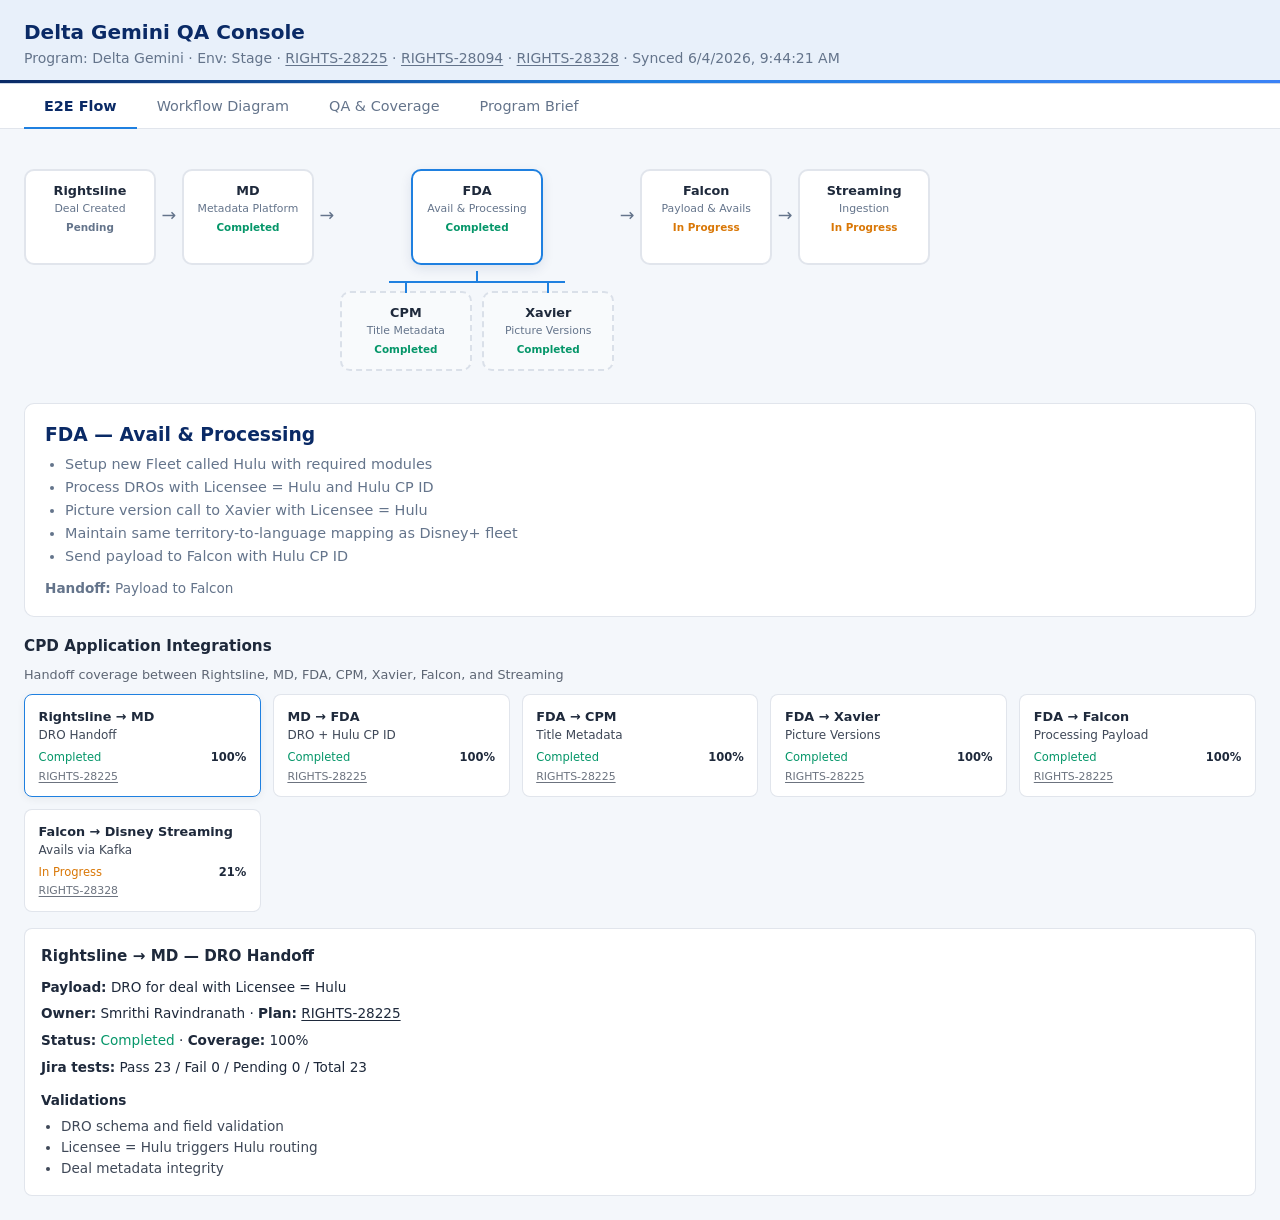
==== index.html @ 7894bcd3 "Auto-sync Jira test plan data (2026-06-04T09:44Z)" ====
<!DOCTYPE html>
<html lang="en">
<head>
  <meta charset="UTF-8">
  <meta name="viewport" content="width=device-width, initial-scale=1.0">
  <title>Delta Gemini QA Console| Delta Gemini QA</title>
  <style>
    :root {
      --card: var(--disney-surface);
      --teal: var(--disney-blue-mid);
      --teal-light: var(--disney-blue-soft);
      --border: var(--disney-border);
    }
    * { box-sizing: border-box; margin: 0; padding: 0; }
    header { background: var(--surface); border-bottom: 1px solid var(--border); padding: 1rem 1.5rem; display: flex; justify-content: space-between; align-items: center; flex-wrap: wrap; gap: 0.75rem; }
    header h1 { font-size: 1.25rem; font-weight: 600; color: var(--disney-blue); }
    header span { color: var(--muted); font-size: 0.875rem; }
    .hub { font-size: 0.8rem; color: var(--accent); text-decoration: none; }
    .tabs { display: flex; gap: 0; background: var(--surface); border-bottom: 1px solid var(--border); padding: 0 1.5rem; }
    .tabs button { background: none; border: none; padding: 0.85rem 1.25rem; cursor: pointer; color: var(--muted); font-size: 0.9rem; border-bottom: 2px solid transparent; margin-bottom: -1px; font-family: inherit; }
    .tabs button.active { color: var(--disney-blue); border-bottom-color: var(--accent); font-weight: 600; }
    main { max-width: 1200px; margin: 0 auto; padding: 1.5rem; min-width: 0; }
    main:has(.wf-diagram-panel) { max-width: 1280px; }
    .wf-diagram-panel { min-width: 0; overflow: visible; }
    .panel { display: none; } .panel.active { display: block; }
    .flow-canvas { overflow-x: auto; padding: 1rem 0; }
    .flow-main-lane { display: flex; align-items: flex-start; gap: 0.35rem; min-width: min-content; }
    .flow-node, .flow-branch-node {
      width: 132px; min-width: 132px; max-width: 132px; min-height: 96px;
      background: var(--surface); border: 2px solid var(--border); border-radius: 10px;
      padding: 0.75rem 0.5rem; cursor: pointer; transition: box-shadow 0.15s; text-align: center;
    }
    .flow-branch-node { background: #f8fafc; border-style: dashed; min-height: 80px; position: relative; }
    .flow-node:hover, .flow-node.selected, .flow-branch-node:hover, .flow-branch-node.selected {
      box-shadow: 0 4px 12px rgba(10, 42, 102, 0.1); border-color: var(--accent);
    }
    .flow-node h3, .flow-branch-node h3 { font-size: 0.8rem; margin-bottom: 0.2rem; line-height: 1.2; }
    .flow-node p, .flow-branch-node p { font-size: 0.68rem; color: var(--muted); line-height: 1.3; }
    .flow-node .st, .flow-branch-node .st { font-size: 0.65rem; margin-top: 0.35rem; font-weight: 600; }
    .flow-arrow { align-self: flex-start; color: var(--muted); font-size: 1.1rem; flex-shrink: 0; margin-top: 2.25rem; }
    .flow-fda-cluster { display: flex; flex-direction: column; align-items: center; flex-shrink: 0; }
    .flow-branch-rail { width: 100%; padding-top: 0.35rem; }
    .flow-branch-connector {
      position: relative; height: 18px; width: 100%; margin-bottom: 0.15rem;
    }
    .flow-branch-connector::before {
      content: ""; position: absolute; top: 0; left: 50%; width: 2px; height: 10px;
      background: var(--accent); transform: translateX(-50%);
    }
    .flow-branch-connector::after {
      content: ""; position: absolute; top: 10px; left: 18%; right: 18%; height: 2px;
      background: var(--accent);
    }
    .flow-branches { display: flex; gap: 0.65rem; justify-content: center; }
    .flow-branch-node::before {
      content: ""; position: absolute; top: -10px; left: 50%; width: 2px; height: 10px;
      background: var(--accent); transform: translateX(-50%);
    }
    .detail-panel { background: var(--surface); border: 1px solid var(--border); border-radius: 10px; padding: 1.25rem; margin-top: 1rem; min-height: 120px; }
    .detail-panel h3 { margin-bottom: 0.5rem; color: var(--disney-blue); }
    .detail-panel ul { margin-left: 1.25rem; font-size: 0.9rem; line-height: 1.6; color: var(--muted); }
    .kpi-row { display: grid; grid-template-columns: repeat(auto-fit, minmax(140px, 1fr)); gap: 1rem; margin-bottom: 1.5rem; }
    .kpi { background: var(--surface); border: 1px solid var(--border); border-radius: 10px; padding: 1rem; text-align: center; }
    .kpi .val { font-size: 1.5rem; font-weight: 700; color: var(--disney-blue); }
    .kpi .lbl { font-size: 0.75rem; color: var(--muted); margin-top: 0.25rem; }
    .plan-cards { display: grid; grid-template-columns: repeat(auto-fit, minmax(280px, 1fr)); gap: 1rem; margin-bottom: 1.5rem; }
    .plan-card { background: var(--surface); border: 1px solid var(--border); border-radius: 10px; padding: 1.25rem; }
    .plan-card h3 { font-size: 1rem; margin-bottom: 0.25rem; }
    .plan-card .id { color: var(--accent); font-size: 0.85rem; font-weight: 600; }
    .matrix-wrap { overflow-x: auto; background: var(--surface); border: 1px solid var(--border); border-radius: 10px; }
    table.matrix { width: 100%; border-collapse: collapse; font-size: 0.8rem; }
    table.matrix th, table.matrix td { padding: 0.6rem 0.5rem; border: 1px solid var(--border); text-align: center; }
    table.matrix th { background: var(--accent-soft); font-weight: 600; color: var(--disney-blue); }
    table.matrix td:first-child { text-align: left; font-weight: 500; background: #f8fafc; }
    .ops-grid { display: grid; gap: 1rem; }
    .ops-card { background: var(--surface); border: 1px solid var(--border); border-radius: 10px; padding: 1.25rem; }
    .ops-card h3 { margin-bottom: 0.75rem; font-size: 1rem; color: var(--disney-blue); }
    .compare { width: 100%; border-collapse: collapse; font-size: 0.85rem; }
    .compare th, .compare td { padding: 0.5rem 0.75rem; border: 1px solid var(--border); text-align: left; }
    .risk-list li { margin-left: 1.25rem; margin-bottom: 0.35rem; font-size: 0.9rem; color: var(--muted); }
  </style>
  <link rel="stylesheet" href="shared/disney-theme.css">
  <link rel="stylesheet" href="shared/option-layout.css">
  <link rel="stylesheet" href="shared/integration.css">
  <link rel="stylesheet" href="shared/jira.css">
  <link rel="stylesheet" href="shared/workflow-diagram.css">
</head>
<body>
  <header class="disney-header">
    <div>
      <h1>Delta Gemini QA Console</h1>
      <span>Program: Delta Gemini · Env: Stage · <span id="jira-meta"></span></span>
    </div>
  </header>
  <nav class="tabs disney-tabs" id="tabs">
    <button class="active" data-tab="flow">E2E Flow</button>
    <button data-tab="diagram">Workflow Diagram</button>
    <button data-tab="qa">QA &amp; Coverage</button>
    <button data-tab="ops">Program Brief</button>
  </nav>
  <main id="app" class="disney-main">
    <section class="panel active" data-panel="flow">
      <div class="flow-canvas" id="flow-canvas"></div>
      <div class="detail-panel" id="flow-detail"><p style="color:var(--muted)">Select a flow node to view requirements.</p></div>
      <h3 class="cpd-section-title">CPD Application Integrations</h3>
      <p class="cpd-section-sub">Handoff coverage between Rightsline, MD, FDA, CPM, Xavier, Falcon, and Streaming</p>
      <div class="cpd-int-grid" id="flow-integrations"></div>
      <div class="cpd-int-detail" id="flow-int-detail"></div>
    </section>
    <section class="panel" data-panel="diagram">
      <div id="workflow-diagram" class="wf-diagram-panel"></div>
    </section>
    <section class="panel" data-panel="qa">
      <div id="exec-kpis"></div>
      <div class="kpi-row" id="kpis"></div>
      <div class="plan-cards" id="plans"></div>
      <h3 style="margin-bottom:0.75rem;font-size:0.95rem;">CPD Integration Coverage</h3>
      <div class="cpd-int-kpi-row" id="int-kpis"></div>
      <div class="matrix-wrap" style="margin-bottom:1.5rem"><div id="int-matrix"></div></div>
      <h3 style="margin-bottom:0.75rem;font-size:0.95rem;">Application Coverage — Step × QA Type</h3>
      <div class="matrix-wrap"><div id="app-matrix"></div></div>
    </section>
    <section class="panel" data-panel="ops">
      <div class="ops-grid" id="ops"></div>
    </section>
  </main>
  <script src="shared/data.js?v=20260604094421"></script>
  <script src="shared/utils.js?v=20260604094421"></script>
  <script src="shared/jira.js?v=20260604094421"></script>
  <script src="shared/metrics.js?v=20260604094421"></script>
  <script src="shared/matrix-store.js?v=20260604094421"></script>
  <script src="shared/integration.js?v=20260604094421"></script>
  <script src="shared/workflow-diagram.js?v=20260604094421"></script>
  <script>
    const mainSteps = ["rightsline", "md", "fda", "falcon", "streaming"];
    const branchSteps = ["cpm", "xavier"];

    function flowNodeLabel(step) {
      if (step.id === "streaming") return "Streaming";
      return step.name;
    }

    function renderFlowNode(id, isBranch) {
      const s = stepById(id);
      const st = GEMINI_DATA.statusLabels[s.status] || GEMINI_DATA.statusLabels.pending;
      const cls = isBranch ? "flow-branch-node" : "flow-node";
      const title = s.id === "streaming" ? ' title="Disney Streaming"' : "";
      return `<div class="${cls}" data-id="${s.id}"${title}>
        <h3>${escapeHtml(flowNodeLabel(s))}</h3>
        <p>${escapeHtml(s.short)}</p>
        <div class="st ${st.class}">${escapeHtml(statusLabel(s.status))}</div>
      </div>`;
    }

    function renderFlowArrow() {
      return '<span class="flow-arrow" aria-hidden="true">→</span>';
    }

    function renderFlow() {
      const lane = [];
      mainSteps.forEach((id, i) => {
        if (i > 0) lane.push(renderFlowArrow());
        if (id === "fda") {
          lane.push(`<div class="flow-fda-cluster">
            ${renderFlowNode("fda", false)}
            <div class="flow-branch-rail">
              <div class="flow-branch-connector" aria-hidden="true"></div>
              <div class="flow-branches">
                ${branchSteps.map((bid) => renderFlowNode(bid, true)).join("")}
              </div>
            </div>
          </div>`);
        } else {
          lane.push(renderFlowNode(id, false));
        }
      });
      document.getElementById("flow-canvas").innerHTML = `<div class="flow-main-lane">${lane.join("")}</div>`;
      document.querySelectorAll(".flow-node, .flow-branch-node").forEach((el) => {
        el.addEventListener("click", () => showDetail(el.dataset.id, el));
      });
    }

    function showDetail(id, el) {
      document.querySelectorAll(".flow-node, .flow-branch-node").forEach((n) => n.classList.remove("selected"));
      if (el) el.classList.add("selected");
      const s = stepById(id);
      document.getElementById("flow-detail").innerHTML = `
        <h3>${escapeHtml(s.name)} — ${escapeHtml(s.short)}</h3>
        <ul>${s.requirements.map((r) => `<li>${escapeHtml(r)}</li>`).join("")}</ul>
        <p style="margin-top:0.75rem;font-size:0.85rem;color:var(--muted)"><strong>Handoff:</strong> ${escapeHtml(s.handoff || "—")}</p>`;
    }

    function renderQA() {
      renderQAExecutionSummary("exec-kpis");
      renderQAMatrices("int-matrix", "app-matrix", "int-kpis");
      document.getElementById("kpis").innerHTML = `
        <div class="kpi"><div class="val">${overallCoverage()}%</div><div class="lbl">Overall Coverage</div></div>
        <div class="kpi"><div class="val">${GEMINI_DATA.testPlans.length}</div><div class="lbl">Active Test Plans</div></div>
        <div class="kpi"><div class="val">${GEMINI_DATA.env}</div><div class="lbl">Environment</div></div>`;
      document.getElementById("plans").innerHTML = GEMINI_DATA.testPlans.map((p) => `
        <div class="plan-card">
          <h3>${escapeHtml(p.name)}</h3>
          <div class="id">${jiraLink(p.id, p.id)}${p.jiraStatus ? ` <span class="jira-status-pill">${escapeHtml(p.jiraStatus)}</span>` : ""} · <span class="${statusClass(planBarStatus(p))}">${escapeHtml(statusLabel(planBarStatus(p)))}</span></div>
          ${renderPlanExecutionBar(p)}
          ${renderPlanExecutionStats(p)}
          <p style="font-size:0.8rem;color:var(--muted);margin-top:0.35rem">Coverage ${p.coverage}% · Total ${p.total} executions</p>
          <p style="font-size:0.8rem;margin-top:0.5rem">Steps: ${p.steps.map((id) => stepById(id).name).join(", ")} · Owner: ${escapeHtml(p.owner)}</p>
        </div>`).join("");
    }

    function renderIntegrations() {
      const grid = document.getElementById("flow-integrations");
      grid.innerHTML = renderIntegrationCards();
      bindIntegrationCards(grid, document.getElementById("flow-int-detail"));
    }

    function renderOps() {
      document.getElementById("ops").innerHTML = `
        <div class="ops-card"><h3>Gemini vs Disney+</h3>
          <table class="compare"><tr><th>Area</th><th>Disney+</th><th>Delta Gemini</th></tr>
          ${GEMINI_DATA.geminiVsDisney.map((r) => `<tr><td>${escapeHtml(r.area)}</td><td>${escapeHtml(r.disney)}</td><td class="gemini">${escapeHtml(r.gemini)}</td></tr>`).join("")}
          </table></div>
        <div class="ops-card"><h3>Top Risks / Dependencies</h3><ul class="risk-list">${GEMINI_DATA.risks.map((r) => `<li>${escapeHtml(r)}</li>`).join("")}</ul></div>
        <div class="ops-card"><h3>CPD Integration Handoffs</h3>
          ${renderIntegrationOpsList()}
        </div>
        <div class="ops-card"><h3>System Contacts</h3>
          ${GEMINI_DATA.contacts.map((c) => `<p style="font-size:0.9rem;margin-bottom:0.35rem"><strong>${escapeHtml(c.system)}:</strong> ${escapeHtml(c.owners)}</p>`).join("")}
        </div>`;
    }

    bootConsole(() => {
      initTabs(document.getElementById("app"));
      document.getElementById("tabs").querySelectorAll("button").forEach((btn) => {
        btn.addEventListener("click", () => {
          document.querySelectorAll("#tabs button").forEach((b) => b.classList.toggle("active", b === btn));
          document.querySelectorAll(".panel").forEach((p) => p.classList.toggle("active", p.dataset.panel === btn.dataset.tab));
        });
      });
      renderFlow(); renderIntegrations(); renderWorkflowDiagram("workflow-diagram"); renderQA(); renderOps();
      document.getElementById("jira-meta").innerHTML = [
        GEMINI_DATA.testPlans.map((p) => jiraLink(p.id, p.id)).join(" · "),
        `<span class="jira-sync-time">Synced ${escapeHtml(formatSyncTime())}</span>`,
      ].join(" · ");
      showDetail("fda", document.querySelector('[data-id="fda"]'));
    });
  </script>
</body>
</html>
---- shared/disney-theme.css ----
/* Disney enterprise theme — shared across all console options */
:root {
  --disney-blue: #0a2a66;
  --disney-blue-mid: #1f80e0;
  --disney-blue-light: #3b82f6;
  --disney-blue-soft: #e8f0fa;
  --disney-bg: #f4f7fb;
  --disney-surface: #ffffff;
  --disney-text: #1e293b;
  --disney-muted: #64748b;
  --disney-border: rgba(10, 42, 102, 0.12);
  --disney-red: #c0392b;
  --disney-red-soft: #fef2f2;
  --disney-completed: #059669;
  --disney-completed-bg: #d1fae5;
  --disney-progress: #d97706;
  --disney-progress-bg: #fef3c7;
  --disney-pending: #64748b;
  --disney-pending-bg: #f1f5f9;
  --cpd-border: var(--disney-border);
  --cpd-surface: var(--disney-surface);
  --cpd-accent: var(--disney-blue-mid);
  --cpd-new: var(--disney-red);
}

* { box-sizing: border-box; }

body {
  font-family: "Segoe UI", system-ui, -apple-system, sans-serif;
  background: var(--disney-bg);
  color: var(--disney-text);
  margin: 0;
}

.disney-header {
  background: rgba(232, 240, 250, 0.95);
  border-bottom: 1px solid var(--disney-border);
  padding: 1rem 1.5rem;
  position: relative;
}

.disney-header::after {
  content: "";
  display: block;
  height: 3px;
  background: linear-gradient(to right, var(--disney-blue), var(--disney-blue-mid), var(--disney-blue-light));
  position: absolute;
  left: 0;
  right: 0;
  bottom: 0;
}

.disney-header h1 {
  font-size: 1.25rem;
  font-weight: 600;
  color: var(--disney-blue);
  margin: 0.25rem 0;
}

.disney-header .sub,
.disney-header span {
  color: var(--disney-muted);
  font-size: 0.875rem;
}

.hub {
  font-size: 0.8rem;
  color: var(--disney-blue-mid);
  text-decoration: none;
  font-weight: 500;
}

.hub:hover { text-decoration: underline; }

.disney-tabs {
  display: flex;
  gap: 0;
  background: var(--disney-surface);
  border-bottom: 1px solid var(--disney-border);
  padding: 0 1.5rem;
}

.disney-tabs button {
  background: none;
  border: none;
  padding: 0.85rem 1.25rem;
  cursor: pointer;
  color: var(--disney-muted);
  font-size: 0.9rem;
  border-bottom: 2px solid transparent;
  margin-bottom: -1px;
  font-family: inherit;
}

.disney-tabs button.active {
  color: var(--disney-blue);
  border-bottom-color: var(--disney-blue-mid);
  font-weight: 600;
}

.disney-main {
  max-width: 1200px;
  margin: 0 auto;
  padding: 1.5rem;
}

.panel { display: none; }
.panel.active { display: block; }

.status-completed { color: var(--disney-completed); }
.status-progress { color: var(--disney-progress); }
.status-pending { color: var(--disney-pending); }
.status-risk { color: var(--disney-red); }

.cell-completed, .matrix-cell.completed { background: var(--disney-completed-bg); color: var(--disney-completed); }
.cell-progress, .matrix-cell.in-progress { background: var(--disney-progress-bg); color: var(--disney-progress); }
.cell-pending, .matrix-cell.pending { background: var(--disney-pending-bg); color: var(--disney-pending); }

.matrix-cell {
  cursor: pointer;
  user-select: none;
  font-size: 0.72rem;
  font-weight: 600;
  padding: 0.55rem 0.35rem;
  text-align: center;
  border: 1px solid var(--disney-border);
  transition: opacity 0.15s;
  min-width: 88px;
}

.matrix-cell:hover { opacity: 0.85; }

.matrix-note {
  font-size: 0.78rem;
  color: var(--disney-muted);
  margin: 0.5rem 0 1rem;
  line-height: 1.45;
}

.kpi-row, .cpd-int-kpi-row {
  display: grid;
  grid-template-columns: repeat(auto-fit, minmax(140px, 1fr));
  gap: 1rem;
  margin-bottom: 1.5rem;
}

.kpi, .cpd-int-kpi {
  background: var(--disney-surface);
  border: 1px solid var(--disney-border);
  border-radius: 10px;
  padding: 1rem;
  text-align: center;
}

.kpi .val, .cpd-int-kpi .v {
  font-size: 1.5rem;
  font-weight: 700;
  color: var(--disney-blue);
}

.kpi .lbl, .cpd-int-kpi .l {
  font-size: 0.75rem;
  color: var(--disney-muted);
  margin-top: 0.25rem;
}

.matrix-wrap {
  overflow-x: auto;
  background: var(--disney-surface);
  border: 1px solid var(--disney-border);
  border-radius: 10px;
}

table.matrix {
  width: 100%;
  border-collapse: collapse;
  font-size: 0.8rem;
}

table.matrix th,
table.matrix td {
  padding: 0.6rem 0.5rem;
  border: 1px solid var(--disney-border);
  text-align: center;
}

table.matrix th {
  background: var(--disney-blue-soft);
  font-weight: 600;
  color: var(--disney-blue);
}

table.matrix td:first-child {
  text-align: left;
  font-weight: 500;
  background: #f8fafc;
}

.section-title {
  font-size: 0.95rem;
  font-weight: 600;
  color: var(--disney-blue);
  margin: 1.25rem 0 0.75rem;
}

.jira-link { color: var(--disney-blue-mid); }

/* Hub page */
.disney-hub-header {
  background: var(--disney-blue);
  color: #fff;
  padding: 2rem 2rem 1.75rem;
  position: relative;
}

.disney-hub-header::after {
  content: "";
  display: block;
  height: 4px;
  background: linear-gradient(to right, var(--disney-blue), var(--disney-blue-mid), var(--disney-blue-light));
  position: absolute;
  left: 0;
  right: 0;
  bottom: 0;
}

.disney-hub-header h1 {
  font-size: 1.75rem;
  font-weight: 600;
  margin: 0 0 0.5rem;
  color: #fff;
}

.disney-hub-header .sub {
  color: rgba(255, 255, 255, 0.88);
  margin: 0;
  line-height: 1.5;
  max-width: 720px;
}

.disney-hub-body {
  max-width: 960px;
  margin: 0 auto;
  padding: 2rem;
}

.disney-hub-grid {
  display: grid;
  gap: 1rem;
}

.disney-hub-card {
  display: block;
  background: var(--disney-surface);
  border: 1px solid var(--disney-border);
  border-radius: 12px;
  padding: 1.25rem 1.5rem;
  text-decoration: none;
  color: inherit;
  transition: border-color 0.15s, transform 0.15s;
}

.disney-hub-card:hover {
  border-color: var(--disney-blue-mid);
  transform: translateY(-2px);
}

.disney-hub-card h2 {
  font-size: 1.1rem;
  margin-bottom: 0.35rem;
  color: var(--disney-blue);
}

.disney-hub-card p {
  color: var(--disney-muted);
  font-size: 0.9rem;
  line-height: 1.45;
}

.disney-hub-card .tag {
  display: inline-block;
  margin-top: 0.75rem;
  font-size: 0.75rem;
  padding: 0.2rem 0.55rem;
  border-radius: 999px;
  background: var(--disney-blue-soft);
  color: var(--disney-blue);
}

.disney-hub-footer {
  margin-top: 2.5rem;
  padding-top: 1rem;
  border-top: 1px solid var(--disney-border);
  color: var(--disney-muted);
  font-size: 0.85rem;
}
---- shared/option-layout.css ----
/* Shared layout tokens for all console options — maps to Disney theme */
:root {
  --bg: var(--disney-bg);
  --surface: var(--disney-surface);
  --text: var(--disney-text);
  --muted: var(--disney-muted);
  --accent: var(--disney-blue-mid);
  --accent-soft: var(--disney-blue-soft);
  --border: var(--disney-border);
  --completed: var(--disney-completed);
  --progress: var(--disney-progress);
  --pending: var(--disney-pending);
  --red: var(--disney-red);
  --red-light: var(--disney-red-soft);
  --cpd-border: var(--disney-border);
  --cpd-surface: var(--disney-surface);
  --cpd-accent: var(--disney-blue-mid);
  --cpd-new: var(--disney-red);
}

body {
  font-family: "Segoe UI", system-ui, -apple-system, sans-serif;
  background: var(--disney-bg);
  color: var(--disney-text);
}

.progress,
.plan-progress {
  height: 8px;
  background: var(--disney-pending-bg);
  border-radius: 4px;
  overflow: hidden;
  margin: 0.75rem 0;
}

.plan-row .plan-progress,
.plan-row .progress {
  margin: 0.5rem 0;
}

.plan-progress-fill,
.progress > div {
  height: 100%;
  border-radius: 4px;
  transition: width 0.2s ease;
}

.plan-progress.completed .plan-progress-fill,
.progress.completed > div {
  background: var(--disney-completed);
}

.plan-progress.in-progress .plan-progress-fill,
.progress.in-progress > div {
  background: var(--disney-progress);
}

.plan-progress.pending .plan-progress-fill,
.progress.pending > div {
  background: var(--disney-pending);
}

.donut {
  --donut-accent: var(--disney-pending);
}

.donut.completed { --donut-accent: var(--disney-completed); }
.donut.in-progress { --donut-accent: var(--disney-progress); }
.donut.pending { --donut-accent: var(--disney-pending); }

.plan-item-bar {
  margin-top: 0.5rem;
}

.plan-item-bar .plan-progress {
  margin: 0;
  height: 5px;
}

.coverage-cell-bar {
  min-width: 120px;
}

.coverage-cell-bar .plan-progress {
  margin: 0.35rem 0 0;
  height: 6px;
}

.plan-stat-bar {
  min-width: 160px;
}

.plan-stat-bar .plan-progress {
  margin: 0.35rem 0 0;
  height: 5px;
}

.compare th {
  background: var(--disney-blue-soft);
  color: var(--disney-blue);
}

.exec-summary {
  margin-bottom: 1.25rem;
}

.exec-summary-title {
  font-size: 0.95rem;
  color: var(--disney-blue);
  margin-bottom: 0.65rem;
}

.exec-kpi-row {
  margin-bottom: 0;
}

.exec-kpi.pass .val { color: var(--disney-completed); }
.exec-kpi.fail .val { color: var(--disney-red); }
.exec-kpi.blocked .val { color: var(--disney-progress); }

.exec-stats {
  display: flex;
  flex-wrap: wrap;
  gap: 0.65rem 1rem;
  margin-top: 0.5rem;
  font-size: 0.8rem;
}

.exec-stat.pass { color: var(--disney-completed); }
.exec-stat.fail { color: var(--disney-red); }
.exec-stat.blocked { color: var(--disney-progress); }

.exec-stat strong {
  font-weight: 700;
}

.exec-bar {
  display: flex;
  height: 8px;
  border-radius: 4px;
  overflow: hidden;
  background: var(--disney-pending-bg);
  margin: 0.5rem 0;
}

.exec-bar-pass { background: var(--disney-completed); }
.exec-bar-fail { background: var(--disney-red); }
.exec-bar-blocked { background: var(--disney-progress); }
.exec-bar-pending { background: var(--disney-pending-bg); }

.exec-col-pass { color: var(--disney-completed); font-weight: 600; }
.exec-col-fail { color: var(--disney-red); font-weight: 600; }
.exec-col-blocked { color: var(--disney-progress); font-weight: 600; }

#int-matrix,
#app-matrix {
  padding: 0.75rem;
  min-height: 4rem;
}

#int-matrix table.matrix,
#app-matrix table.matrix {
  display: table;
  width: 100%;
}
---- shared/integration.css ----
/* Shared CPD integration coverage components */
.cpd-section-title {
  font-size: 0.95rem;
  font-weight: 600;
  margin: 1.25rem 0 0.75rem;
}
.cpd-section-sub {
  font-size: 0.8rem;
  color: inherit;
  opacity: 0.7;
  margin-bottom: 0.75rem;
}
.cpd-int-grid {
  display: grid;
  grid-template-columns: repeat(auto-fill, minmax(220px, 1fr));
  gap: 0.75rem;
}
.cpd-int-card {
  border: 1px solid var(--cpd-border, #e2e8f0);
  border-radius: 8px;
  padding: 0.85rem;
  background: var(--cpd-surface, #fff);
  cursor: pointer;
  transition: box-shadow 0.15s, border-color 0.15s;
}
.cpd-int-card:hover,
.cpd-int-card-selected {
  border-color: var(--cpd-accent, #0d9488);
  box-shadow: 0 2px 8px rgba(0, 0, 0, 0.06);
}
.cpd-int-new {
  border-left: 3px solid var(--cpd-new, #dc2626);
}
.cpd-int-route {
  font-size: 0.8rem;
  font-weight: 600;
}
.cpd-int-label {
  font-size: 0.75rem;
  opacity: 0.85;
  margin: 0.25rem 0 0.5rem;
}
.cpd-int-badge {
  display: inline-block;
  font-size: 0.6rem;
  background: var(--cpd-new, #dc2626);
  color: #fff;
  padding: 0.1rem 0.35rem;
  border-radius: 3px;
  font-weight: 700;
  vertical-align: middle;
}
.cpd-int-meta {
  display: flex;
  justify-content: space-between;
  font-size: 0.72rem;
  margin-bottom: 0.35rem;
}
.cpd-int-cov {
  font-weight: 700;
}
.cpd-int-plan {
  font-size: 0.68rem;
  opacity: 0.65;
}
.cpd-int-detail {
  margin-top: 1rem;
  padding: 1rem;
  border: 1px solid var(--cpd-border, #e2e8f0);
  border-radius: 8px;
  background: var(--cpd-surface, #fff);
  font-size: 0.85rem;
  line-height: 1.55;
}
.cpd-int-detail h3 { margin-bottom: 0.5rem; font-size: 0.95rem; }
.cpd-int-detail h4 { margin: 0.75rem 0 0.35rem; font-size: 0.85rem; }
.cpd-int-detail ul { margin-left: 1.25rem; opacity: 0.85; }
.cpd-int-detail p { margin-bottom: 0.35rem; }
.cpd-int-strip {
  display: flex;
  flex-wrap: wrap;
  gap: 0.5rem;
  margin: 1rem 0;
}
.cpd-int-strip-item {
  flex: 1 1 140px;
  min-width: 130px;
  padding: 0.55rem 0.65rem;
  border: 1px solid var(--cpd-border, #e2e8f0);
  border-radius: 6px;
  font-size: 0.72rem;
  background: var(--cpd-surface, #fff);
  cursor: pointer;
}
.cpd-int-strip-item:hover { border-color: var(--cpd-accent, #0d9488); }
.cpd-int-strip-route { display: block; font-weight: 600; margin-bottom: 0.15rem; }
.cpd-int-strip-label { display: block; opacity: 0.75; margin-bottom: 0.25rem; }
.cpd-int-ops-row {
  padding: 0.65rem 0;
  border-bottom: 1px solid var(--cpd-border, #e2e8f0);
  font-size: 0.85rem;
}
.cpd-int-ops-row:last-child { border-bottom: none; }
.cpd-int-ops-sub { font-size: 0.75rem; opacity: 0.7; margin-top: 0.2rem; }
.cpd-int-kpi-row {
  display: grid;
  grid-template-columns: repeat(auto-fit, minmax(120px, 1fr));
  gap: 0.75rem;
  margin-bottom: 1rem;
}
.cpd-int-kpi {
  text-align: center;
  padding: 0.75rem;
  border: 1px solid var(--cpd-border, #e2e8f0);
  border-radius: 8px;
  background: var(--cpd-surface, #fff);
}
.cpd-int-kpi .v { font-size: 1.25rem; font-weight: 700; }
.cpd-int-kpi .l { font-size: 0.7rem; opacity: 0.7; margin-top: 0.2rem; }
.cell-completed { background: #d1fae5; color: #059669; }
.cell-progress { background: #fef3c7; color: #d97706; }
.cell-pending { background: #f1f5f9; color: #94a3b8; }
.cell-risk { background: #fee2e2; color: #dc2626; }
---- shared/jira.css ----
.jira-link {
  color: inherit;
  text-decoration: underline;
  text-underline-offset: 2px;
}
.jira-link:hover {
  opacity: 0.85;
}
.jira-meta {
  font-size: 0.75rem;
  opacity: 0.75;
  margin-top: 0.75rem;
}
.jira-meta a {
  color: inherit;
}
.jira-status-pill {
  display: inline-block;
  font-size: 0.68rem;
  padding: 0.1rem 0.45rem;
  border-radius: 999px;
  border: 1px solid currentColor;
  opacity: 0.85;
  margin-left: 0.35rem;
}
.jira-sync-time {
  color: var(--disney-muted, #64748b);
  font-size: 0.8em;
  white-space: nowrap;
}
---- shared/workflow-diagram.css ----
/* Executive Delta Gemini workflow diagram — leadership / business view */

.wf-exec {
  display: flex;
  flex-direction: column;
  gap: 1.5rem;
  width: 100%;
  max-width: 100%;
  min-width: 0;
}

.wf-diagram-panel {
  width: 100%;
  max-width: 100%;
  min-width: 0;
}

.wf-exec-hero {
  display: grid;
  grid-template-columns: minmax(0, 1.4fr) minmax(0, 1fr);
  gap: 1.25rem;
  padding: 1.5rem 1.75rem;
  border-radius: 14px;
  background: linear-gradient(135deg, var(--disney-blue) 0%, #123d8f 55%, var(--disney-blue-mid) 100%);
  color: #fff;
  box-shadow: 0 10px 28px rgba(10, 42, 102, 0.18);
  min-width: 0;
  overflow: visible;
}

.wf-exec-hero-copy {
  min-width: 0;
}

.wf-exec-eyebrow {
  font-size: 0.72rem;
  letter-spacing: 0.06em;
  text-transform: uppercase;
  opacity: 0.82;
  margin: 0 0 0.45rem;
}

.wf-exec-hero h2 {
  font-size: 1.35rem;
  line-height: 1.3;
  margin: 0 0 0.65rem;
  font-weight: 700;
  text-wrap: balance;
}

.wf-exec-lead {
  margin: 0;
  font-size: 0.92rem;
  line-height: 1.55;
  opacity: 0.92;
  max-width: 54ch;
}

.wf-exec-kpis {
  display: grid;
  grid-template-columns: repeat(2, minmax(130px, 1fr));
  gap: 0.65rem;
  align-items: stretch;
  color: var(--disney-text);
}

.wf-exec-kpi {
  background: #ffffff;
  border: none;
  border-radius: 12px;
  padding: 1rem 0.75rem;
  text-align: center;
  box-shadow: 0 4px 16px rgba(10, 42, 102, 0.15);
  min-width: 0;
  min-height: 96px;
  height: auto;
  display: flex;
  flex-direction: column;
  align-items: center;
  justify-content: center;
  gap: 0.4rem;
  color: var(--disney-text);
  overflow: visible;
  box-sizing: border-box;
}

.wf-exec-kpi-val {
  display: inline-block;
  font-size: 1.35rem;
  font-weight: 700;
  line-height: 1.45;
  color: #0a2a66;
  letter-spacing: 0;
  padding: 0.15rem 0;
  overflow: visible;
}

.wf-exec-kpi-readiness .wf-exec-kpi-val {
  font-size: 1rem;
  font-weight: 700;
  line-height: 1.4;
  padding: 0.4rem 0.9rem;
  border-radius: 999px;
  background: #f8fafc;
}

.wf-exec-kpi-lbl {
  display: block;
  margin-top: 0;
  font-size: 0.7rem;
  font-weight: 700;
  text-transform: uppercase;
  letter-spacing: 0.04em;
  color: #475569;
  line-height: 1.35;
}

.wf-exec-kpi-readiness.ready .wf-exec-kpi-val { color: #047857; background: #d1fae5; }
.wf-exec-kpi-readiness.progress .wf-exec-kpi-val { color: #92400e; background: #fef3c7; }
.wf-exec-kpi-readiness.early .wf-exec-kpi-val { color: #475569; background: #f1f5f9; }
.wf-exec-kpi-coverage .wf-exec-kpi-val { color: #0a2a66; background: transparent; padding: 0.15rem 0; }
.wf-exec-kpi-pass .wf-exec-kpi-val { color: #047857; background: transparent; padding: 0.15rem 0; }
.wf-exec-kpi-fail .wf-exec-kpi-val { color: #b91c1c; background: transparent; padding: 0.15rem 0; }

.wf-pipeline-board {
  background: var(--disney-surface);
  border: 1px solid var(--disney-border);
  border-radius: 14px;
  padding: 1.25rem 1.25rem 1rem;
  box-shadow: 0 4px 18px rgba(10, 42, 102, 0.06);
  width: 100%;
  max-width: 100%;
  min-width: 0;
  overflow: hidden;
  box-sizing: border-box;
}

.wf-pipeline-intro {
  margin: 0 0 1rem;
  font-size: 0.82rem;
  color: var(--disney-muted);
  line-height: 1.45;
}

.wf-pipeline-grid {
  display: grid;
  grid-template-columns: minmax(0, 1fr) 48px minmax(0, 1fr) 48px minmax(0, 1fr) 48px minmax(0, 1fr) 48px minmax(0, 1fr);
  grid-template-areas:
    "s1 c1 s2 c2 s3 c3 s4 c4 s5"
    ".  .  .  .  br .  .  .  .";
  column-gap: 0.35rem;
  row-gap: 0.75rem;
  width: 100%;
  align-items: stretch;
}

.wf-grid-cell {
  min-width: 0;
  display: flex;
}

.wf-grid-cell > .wf-stage-card {
  width: 100%;
}

.wf-grid-conn {
  align-self: center;
  justify-content: center;
  flex-direction: column;
  padding: 0 0.1rem;
}

.wf-conn-line {
  width: 100%;
  height: 2px;
  background: var(--disney-blue-mid);
  position: relative;
  border-radius: 2px;
  flex-shrink: 0;
}

.wf-conn-head {
  position: absolute;
  right: -1px;
  top: 50%;
  transform: translateY(-50%);
  width: 0;
  height: 0;
  border-top: 5px solid transparent;
  border-bottom: 5px solid transparent;
  border-left: 8px solid var(--disney-blue-mid);
}

.wf-conn-label {
  margin: 0.45rem 0 0;
  font-size: 0.62rem;
  line-height: 1.3;
  color: var(--disney-muted);
  text-align: center;
  word-break: break-word;
}

.wf-grid-branches {
  background: #f8fafc;
  border: 1px dashed var(--disney-border);
  border-radius: 10px;
  padding: 0.65rem 0.5rem 0.5rem;
  position: relative;
  min-width: 0;
}

.wf-grid-branches::before {
  content: "";
  position: absolute;
  top: -0.75rem;
  left: 50%;
  width: 2px;
  height: 0.75rem;
  background: var(--disney-blue-mid);
  transform: translateX(-50%);
}

.wf-stage-card {
  width: 100%;
  min-height: 196px;
  height: 100%;
  background: linear-gradient(180deg, #ffffff 0%, #f8fbff 100%);
  border: 1px solid var(--disney-border);
  border-radius: 12px;
  padding: 0.85rem 0.75rem;
  box-sizing: border-box;
  cursor: pointer;
  transition: box-shadow 0.15s ease, border-color 0.15s ease;
  display: flex;
  flex-direction: column;
}

.wf-stage-card:hover,
.wf-stage-card.is-focused {
  border-color: var(--disney-blue-mid);
  box-shadow: 0 6px 18px rgba(31, 128, 224, 0.12);
}

.wf-stage-card.is-delta {
  border-left: 4px solid var(--disney-red);
}

.wf-stage-card-head {
  display: flex;
  align-items: center;
  justify-content: space-between;
  gap: 0.35rem;
  margin-bottom: 0.55rem;
}

.wf-stage-badge {
  display: inline-flex;
  align-items: center;
  justify-content: center;
  width: 28px;
  height: 28px;
  border-radius: 50%;
  background: var(--disney-blue);
  color: #fff;
  font-size: 0.78rem;
  font-weight: 700;
}

.wf-stage-card.is-delta .wf-stage-badge {
  background: var(--disney-red);
}

.wf-delta-chip {
  font-size: 0.58rem;
  font-weight: 700;
  text-transform: uppercase;
  letter-spacing: 0.04em;
  color: var(--disney-red);
  background: var(--disney-red-soft);
  border-radius: 999px;
  padding: 0.18rem 0.45rem;
}

.wf-stage-card h3 {
  font-size: 0.92rem;
  color: var(--disney-blue);
  margin: 0 0 0.2rem;
  line-height: 1.2;
  word-break: break-word;
}

.wf-stage-role {
  font-size: 0.72rem;
  font-weight: 600;
  color: var(--disney-blue-mid);
  margin: 0 0 0.45rem;
  text-transform: uppercase;
  letter-spacing: 0.03em;
}

.wf-stage-outcome {
  font-size: 0.74rem;
  color: var(--disney-text);
  line-height: 1.4;
  margin: 0 0 0.45rem;
  flex: 1;
  display: -webkit-box;
  -webkit-line-clamp: 4;
  -webkit-box-orient: vertical;
  overflow: hidden;
}

.wf-stage-delta {
  font-size: 0.66rem;
  color: var(--disney-red);
  background: var(--disney-red-soft);
  border-radius: 6px;
  padding: 0.3rem 0.4rem;
  margin: 0 0 0.45rem;
  line-height: 1.3;
  display: -webkit-box;
  -webkit-line-clamp: 2;
  -webkit-box-orient: vertical;
  overflow: hidden;
}

.wf-stage-footer {
  display: flex;
  flex-wrap: wrap;
  justify-content: space-between;
  align-items: center;
  gap: 0.25rem;
  margin-top: auto;
  padding-top: 0.5rem;
  border-top: 1px dashed var(--disney-border);
}

.wf-qa-pill,
.wf-coverage-pill {
  font-size: 0.7rem;
  font-weight: 700;
  border-radius: 999px;
  padding: 0.25rem 0.5rem;
  white-space: nowrap;
  line-height: 1.2;
}

.wf-qa-pill.status-completed {
  background: var(--disney-completed-bg);
  color: #047857;
}

.wf-qa-pill.status-progress {
  background: var(--disney-progress-bg);
  color: #92400e;
}

.wf-qa-pill.status-pending {
  background: var(--disney-pending-bg);
  color: #475569;
}

.wf-qa-pill.status-risk {
  background: var(--disney-red-soft);
  color: #b91c1c;
}

.wf-coverage-pill {
  background: var(--disney-blue-soft);
  color: var(--disney-blue);
  font-weight: 600;
}

.wf-enrichment-title {
  margin: 0 0 0.5rem;
  text-align: center;
  font-size: 0.66rem;
  font-weight: 700;
  letter-spacing: 0.04em;
  text-transform: uppercase;
  color: var(--disney-muted);
}

.wf-enrichment-cards {
  display: grid;
  grid-template-columns: 1fr 1fr;
  gap: 0.5rem;
}

.wf-branch-card {
  min-height: 80px;
  background: #fff;
  border: 1px dashed var(--disney-border);
  border-radius: 8px;
  padding: 0.55rem 0.45rem;
  text-align: center;
  cursor: pointer;
  transition: border-color 0.15s ease, box-shadow 0.15s ease;
  box-sizing: border-box;
}

.wf-branch-card:hover,
.wf-branch-card.is-focused {
  border-color: var(--disney-blue-mid);
  box-shadow: 0 4px 14px rgba(31, 128, 224, 0.1);
}

.wf-branch-card.is-delta {
  border-style: solid;
  border-color: rgba(192, 57, 43, 0.35);
  background: var(--disney-red-soft);
}

.wf-branch-card h4 {
  margin: 0 0 0.25rem;
  font-size: 0.82rem;
  color: var(--disney-blue);
}

.wf-branch-card p {
  margin: 0;
  font-size: 0.68rem;
  color: var(--disney-muted);
  line-height: 1.35;
}

.wf-branch-delta {
  margin: 0.35rem 0 0 !important;
  font-size: 0.62rem !important;
  color: var(--disney-red) !important;
}

.wf-exec-grid {
  display: grid;
  grid-template-columns: minmax(0, 1.15fr) minmax(0, 0.85fr);
  gap: 1.25rem;
  min-width: 0;
}

.wf-panel {
  background: var(--disney-surface);
  border: 1px solid var(--disney-border);
  border-radius: 12px;
  padding: 1.15rem 1.25rem;
  min-width: 0;
  max-width: 100%;
  box-sizing: border-box;
}

.wf-panel h3 {
  margin: 0 0 0.35rem;
  font-size: 1rem;
  color: var(--disney-blue);
}

.wf-panel-sub {
  margin: 0 0 1rem;
  font-size: 0.8rem;
  color: var(--disney-muted);
  line-height: 1.45;
}

.wf-story {
  display: flex;
  flex-direction: column;
  gap: 0.75rem;
}

.wf-story-item {
  display: grid;
  grid-template-columns: 36px 1fr;
  gap: 0.75rem;
  padding: 0.75rem 0.85rem;
  border-radius: 10px;
  border: 1px solid transparent;
  background: #f8fafc;
  transition: border-color 0.15s ease, background 0.15s ease;
}

.wf-story-item.is-focused {
  border-color: var(--disney-blue-mid);
  background: var(--disney-blue-soft);
}

.wf-story-num {
  width: 36px;
  height: 36px;
  border-radius: 50%;
  background: var(--disney-blue);
  color: #fff;
  display: flex;
  align-items: center;
  justify-content: center;
  font-size: 0.82rem;
  font-weight: 700;
}

.wf-story-body h4 {
  margin: 0 0 0.25rem;
  font-size: 0.88rem;
  color: var(--disney-blue);
}

.wf-story-body p {
  margin: 0;
  font-size: 0.8rem;
  color: var(--disney-text);
  line-height: 1.45;
}

.wf-story-delta {
  margin-top: 0.35rem !important;
  font-size: 0.74rem !important;
  color: var(--disney-muted) !important;
}

.wf-story-delta strong {
  color: var(--disney-red);
}

.wf-side-panel {
  display: flex;
  flex-direction: column;
  gap: 1.25rem;
}

.wf-side-block h3 {
  margin-bottom: 0.35rem;
}

.wf-delta-table {
  width: 100%;
  border-collapse: collapse;
  font-size: 0.78rem;
}

.wf-delta-table th,
.wf-delta-table td {
  padding: 0.5rem 0.55rem;
  border: 1px solid var(--disney-border);
  text-align: left;
}

.wf-delta-table th {
  background: var(--disney-blue-soft);
  color: var(--disney-blue);
}

.wf-delta-highlight {
  color: var(--disney-red);
  font-weight: 600;
}

.wf-plan-chips {
  display: flex;
  flex-direction: column;
  gap: 0.75rem;
}

.wf-plan-chip {
  border: 1px solid var(--disney-border);
  border-radius: 10px;
  padding: 0.75rem 0.85rem;
  background: #f8fafc;
}

.wf-plan-chip-head {
  display: flex;
  justify-content: space-between;
  align-items: center;
  gap: 0.5rem;
  margin-bottom: 0.35rem;
  font-size: 0.82rem;
}

.wf-plan-chip p {
  margin: 0 0 0.45rem;
  font-size: 0.74rem;
  color: var(--disney-muted);
  line-height: 1.4;
}

.wf-plan-chip-stats {
  display: flex;
  flex-wrap: wrap;
  gap: 0.5rem 0.75rem;
  margin-top: 0.35rem;
  font-size: 0.72rem;
}

.wf-handoffs-panel {
  margin-bottom: 0.5rem;
  overflow-x: auto;
}

.wf-handoffs-exec {
  width: 100%;
  min-width: 720px;
  border-collapse: collapse;
  font-size: 0.8rem;
}

.wf-handoffs-exec th,
.wf-handoffs-exec td {
  padding: 0.6rem 0.7rem;
  border: 1px solid var(--disney-border);
  text-align: left;
  vertical-align: top;
}

.wf-handoffs-exec th {
  background: var(--disney-blue-soft);
  color: var(--disney-blue);
  font-weight: 600;
}

@media (max-width: 1100px) {
  .wf-exec-hero,
  .wf-exec-grid {
    grid-template-columns: 1fr;
  }

  .wf-exec-kpis {
    grid-template-columns: repeat(2, minmax(140px, 1fr));
  }

  .wf-pipeline-grid {
    display: flex;
    flex-direction: column;
    gap: 0.5rem;
  }

  .wf-grid-cell:nth-child(1) { order: 1; }
  .wf-grid-cell:nth-child(2) { order: 2; }
  .wf-grid-cell:nth-child(3) { order: 3; }
  .wf-grid-cell:nth-child(4) { order: 4; }
  .wf-grid-cell:nth-child(5) { order: 5; }
  .wf-grid-branches { order: 6; }
  .wf-grid-cell:nth-child(7) { order: 7; }
  .wf-grid-cell:nth-child(8) { order: 8; }
  .wf-grid-cell:nth-child(9) { order: 9; }
  .wf-grid-cell:nth-child(10) { order: 10; }

  .wf-grid-branches::before {
    display: none;
  }

  .wf-grid-conn .wf-conn-line {
    width: 2px;
    height: 18px;
    margin: 0 auto;
  }

  .wf-grid-conn .wf-conn-head {
    left: 50%;
    right: auto;
    top: auto;
    bottom: -1px;
    transform: translateX(-50%);
    border-left: 5px solid transparent;
    border-right: 5px solid transparent;
    border-top: 8px solid var(--disney-blue-mid);
    border-bottom: none;
  }
}

@media (max-width: 700px) {
  .wf-exec-kpis {
    grid-template-columns: repeat(2, minmax(0, 1fr));
  }

  .wf-exec-hero h2 {
    font-size: 1.15rem;
  }

  .wf-exec-kpi-val {
    font-size: 1.25rem;
  }
}

@media print {
  .wf-exec-hero {
    background: #fff;
    color: #000;
    border: 1px solid #ccc;
    box-shadow: none;
  }

  .wf-stage-card:hover,
  .wf-stage-card.is-focused {
    transform: none;
    box-shadow: none;
  }
}
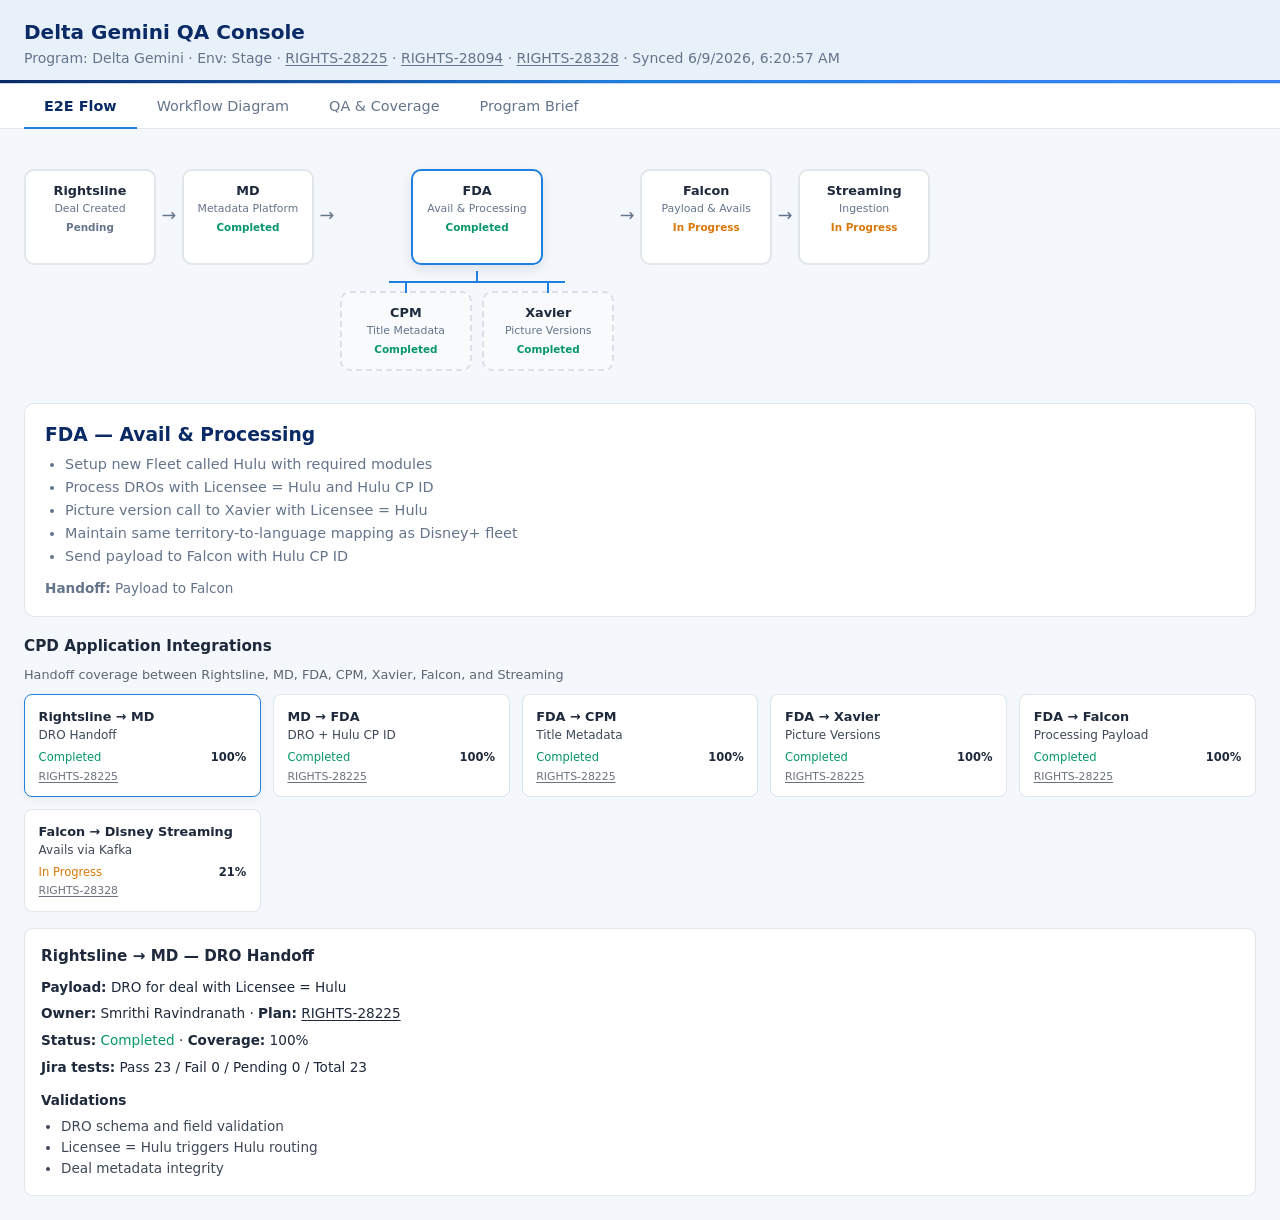
==== commit a69a5bf5: "Auto-sync Jira test plan data (2026-06-09T06:20Z)" ====
--- a/index.html
+++ b/index.html
@@ -124,13 +124,13 @@
       <div class="ops-grid" id="ops"></div>
     </section>
   </main>
-  <script src="shared/data.js?v=20260604094421"></script>
-  <script src="shared/utils.js?v=20260604094421"></script>
-  <script src="shared/jira.js?v=20260604094421"></script>
-  <script src="shared/metrics.js?v=20260604094421"></script>
-  <script src="shared/matrix-store.js?v=20260604094421"></script>
-  <script src="shared/integration.js?v=20260604094421"></script>
-  <script src="shared/workflow-diagram.js?v=20260604094421"></script>
+  <script src="shared/data.js?v=20260609062057"></script>
+  <script src="shared/utils.js?v=20260609062057"></script>
+  <script src="shared/jira.js?v=20260609062057"></script>
+  <script src="shared/metrics.js?v=20260609062057"></script>
+  <script src="shared/matrix-store.js?v=20260609062057"></script>
+  <script src="shared/integration.js?v=20260609062057"></script>
+  <script src="shared/workflow-diagram.js?v=20260609062057"></script>
   <script>
     const mainSteps = ["rightsline", "md", "fda", "falcon", "streaming"];
     const branchSteps = ["cpm", "xavier"];
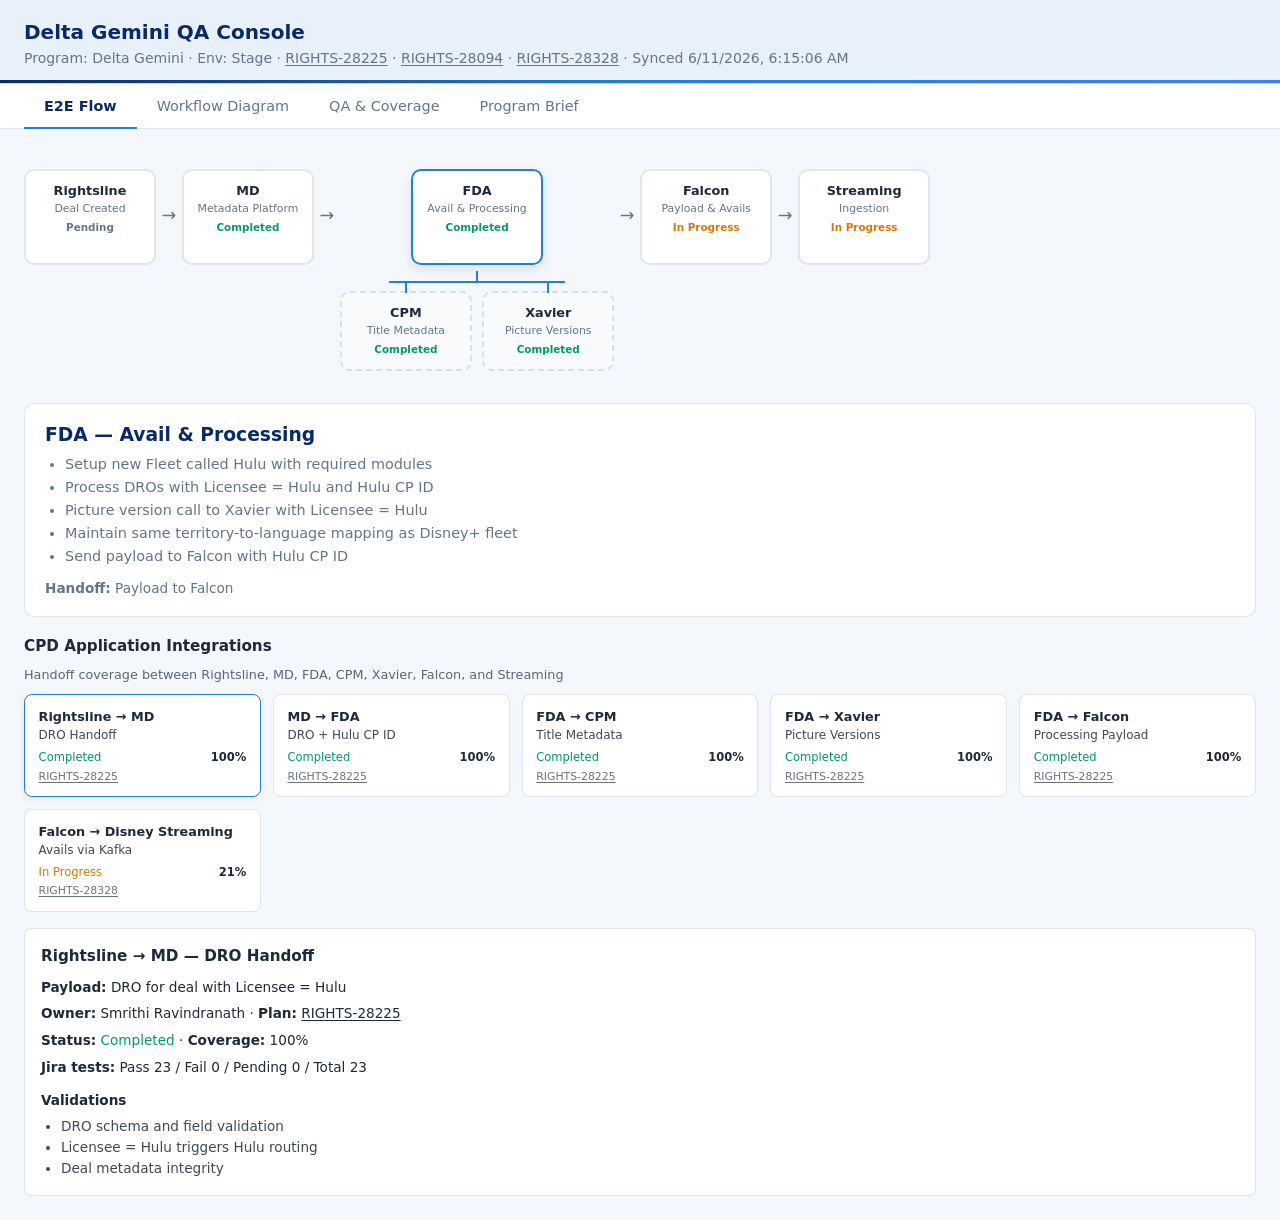
==== commit 4124d69f: "Auto-sync Jira test plan data (2026-06-11T06:15Z)" ====
--- a/index.html
+++ b/index.html
@@ -124,13 +124,13 @@
       <div class="ops-grid" id="ops"></div>
     </section>
   </main>
-  <script src="shared/data.js?v=20260609062057"></script>
-  <script src="shared/utils.js?v=20260609062057"></script>
-  <script src="shared/jira.js?v=20260609062057"></script>
-  <script src="shared/metrics.js?v=20260609062057"></script>
-  <script src="shared/matrix-store.js?v=20260609062057"></script>
-  <script src="shared/integration.js?v=20260609062057"></script>
-  <script src="shared/workflow-diagram.js?v=20260609062057"></script>
+  <script src="shared/data.js?v=20260611061506"></script>
+  <script src="shared/utils.js?v=20260611061506"></script>
+  <script src="shared/jira.js?v=20260611061506"></script>
+  <script src="shared/metrics.js?v=20260611061506"></script>
+  <script src="shared/matrix-store.js?v=20260611061506"></script>
+  <script src="shared/integration.js?v=20260611061506"></script>
+  <script src="shared/workflow-diagram.js?v=20260611061506"></script>
   <script>
     const mainSteps = ["rightsline", "md", "fda", "falcon", "streaming"];
     const branchSteps = ["cpm", "xavier"];
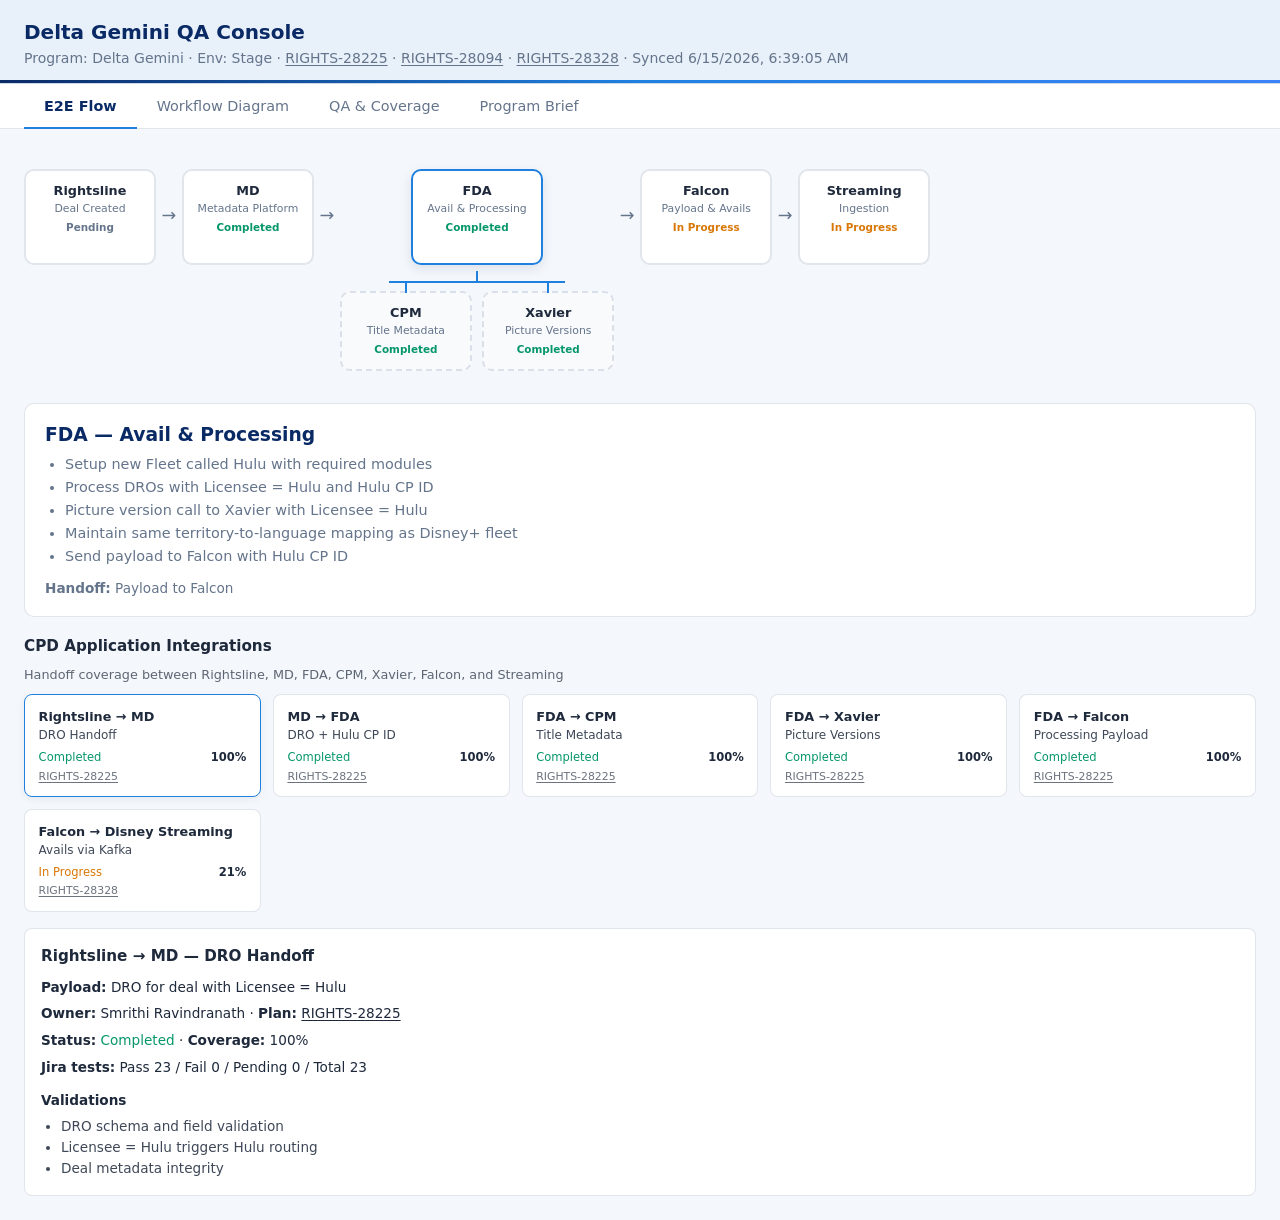
==== commit bd74b9b5: "Auto-sync Jira test plan data (2026-06-15T06:39Z)" ====
--- a/index.html
+++ b/index.html
@@ -124,13 +124,13 @@
       <div class="ops-grid" id="ops"></div>
     </section>
   </main>
-  <script src="shared/data.js?v=20260611061506"></script>
-  <script src="shared/utils.js?v=20260611061506"></script>
-  <script src="shared/jira.js?v=20260611061506"></script>
-  <script src="shared/metrics.js?v=20260611061506"></script>
-  <script src="shared/matrix-store.js?v=20260611061506"></script>
-  <script src="shared/integration.js?v=20260611061506"></script>
-  <script src="shared/workflow-diagram.js?v=20260611061506"></script>
+  <script src="shared/data.js?v=20260615063905"></script>
+  <script src="shared/utils.js?v=20260615063905"></script>
+  <script src="shared/jira.js?v=20260615063905"></script>
+  <script src="shared/metrics.js?v=20260615063905"></script>
+  <script src="shared/matrix-store.js?v=20260615063905"></script>
+  <script src="shared/integration.js?v=20260615063905"></script>
+  <script src="shared/workflow-diagram.js?v=20260615063905"></script>
   <script>
     const mainSteps = ["rightsline", "md", "fda", "falcon", "streaming"];
     const branchSteps = ["cpm", "xavier"];
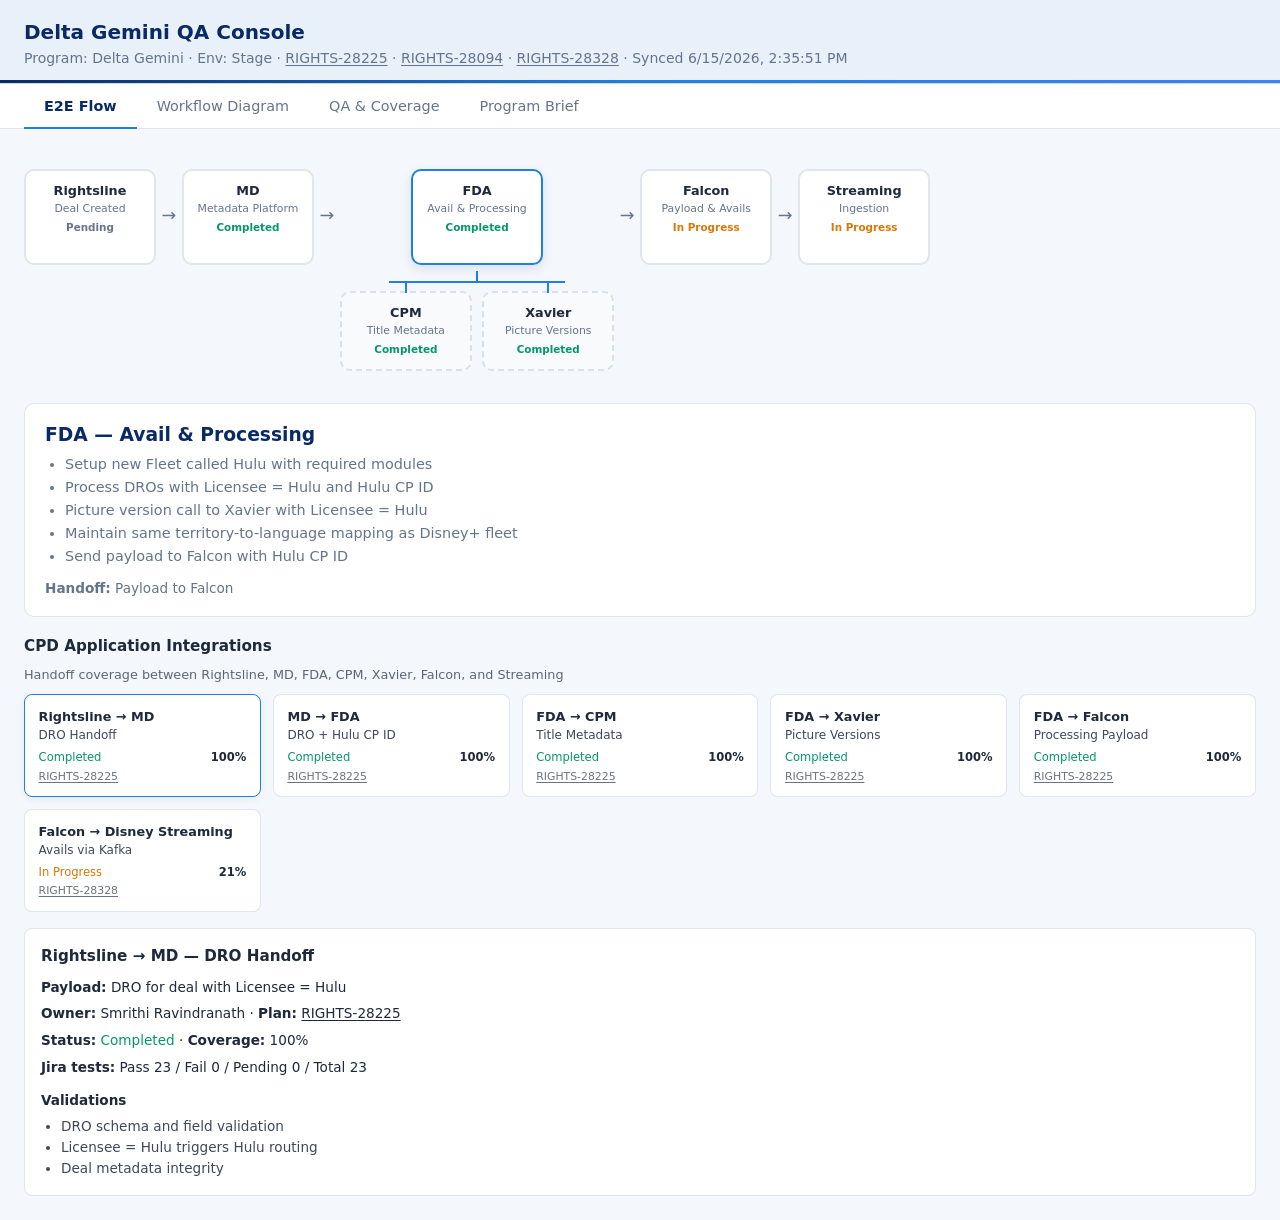
==== commit e7ed58d9: "Auto-sync Jira test plan data (2026-06-15T14:35Z)" ====
--- a/index.html
+++ b/index.html
@@ -124,13 +124,13 @@
       <div class="ops-grid" id="ops"></div>
     </section>
   </main>
-  <script src="shared/data.js?v=20260615063905"></script>
-  <script src="shared/utils.js?v=20260615063905"></script>
-  <script src="shared/jira.js?v=20260615063905"></script>
-  <script src="shared/metrics.js?v=20260615063905"></script>
-  <script src="shared/matrix-store.js?v=20260615063905"></script>
-  <script src="shared/integration.js?v=20260615063905"></script>
-  <script src="shared/workflow-diagram.js?v=20260615063905"></script>
+  <script src="shared/data.js?v=20260615143551"></script>
+  <script src="shared/utils.js?v=20260615143551"></script>
+  <script src="shared/jira.js?v=20260615143551"></script>
+  <script src="shared/metrics.js?v=20260615143551"></script>
+  <script src="shared/matrix-store.js?v=20260615143551"></script>
+  <script src="shared/integration.js?v=20260615143551"></script>
+  <script src="shared/workflow-diagram.js?v=20260615143551"></script>
   <script>
     const mainSteps = ["rightsline", "md", "fda", "falcon", "streaming"];
     const branchSteps = ["cpm", "xavier"];
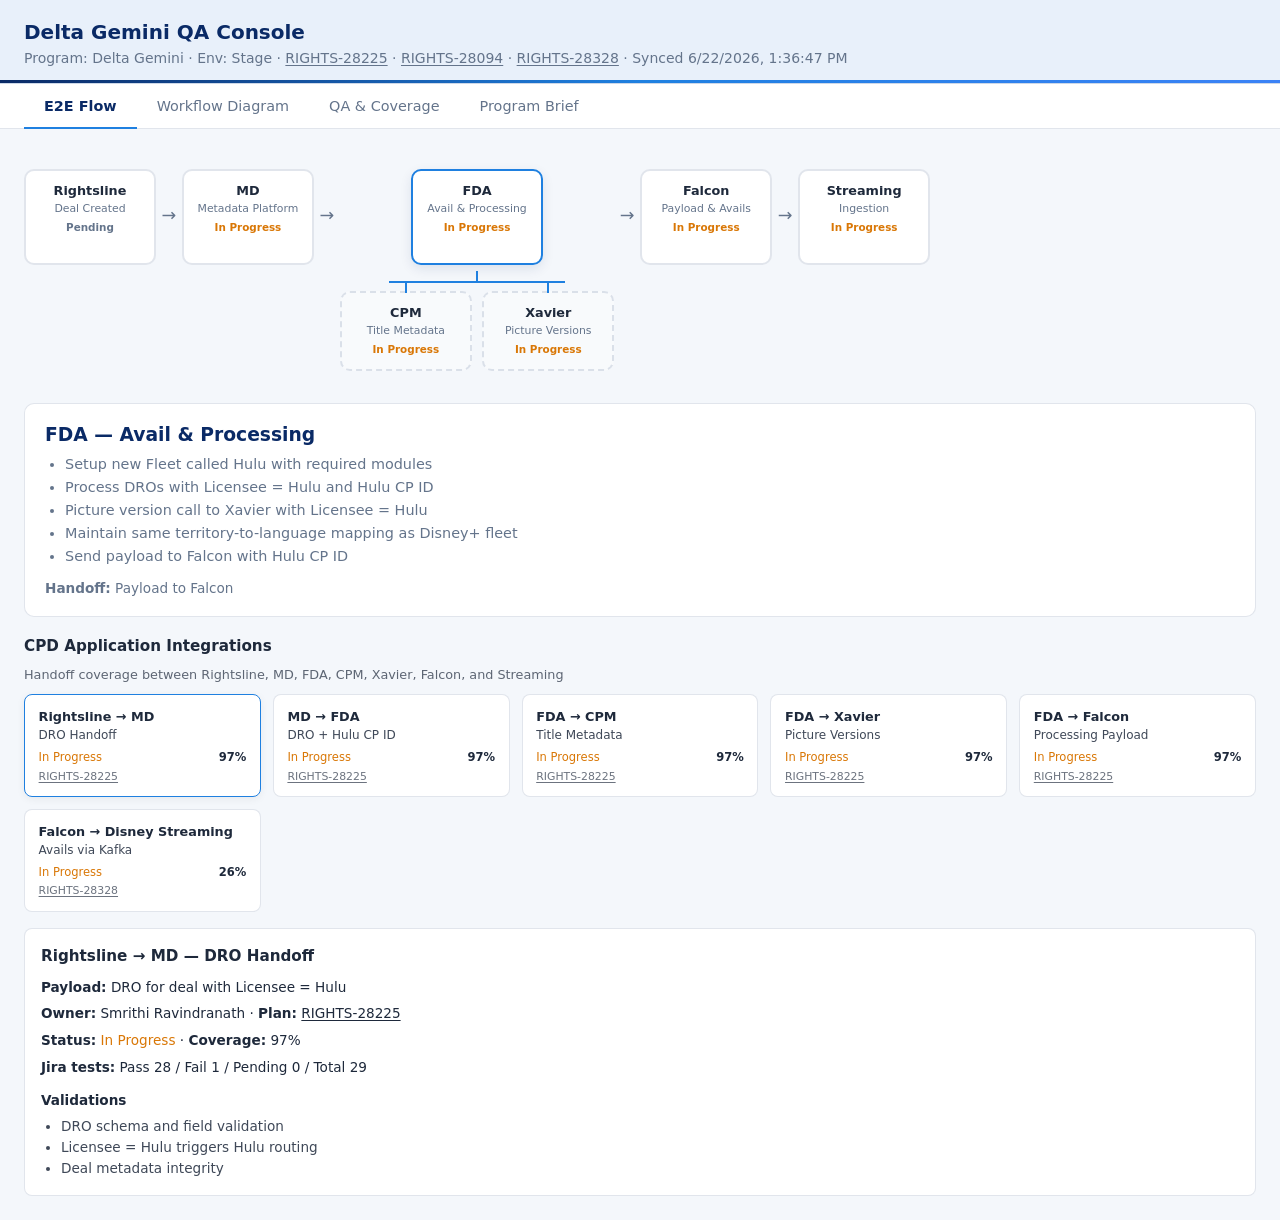
==== commit 699d2221: "Auto-sync Jira test plan data (2026-06-22T13:36Z)" ====
--- a/index.html
+++ b/index.html
@@ -124,13 +124,13 @@
       <div class="ops-grid" id="ops"></div>
     </section>
   </main>
-  <script src="shared/data.js?v=20260615143551"></script>
-  <script src="shared/utils.js?v=20260615143551"></script>
-  <script src="shared/jira.js?v=20260615143551"></script>
-  <script src="shared/metrics.js?v=20260615143551"></script>
-  <script src="shared/matrix-store.js?v=20260615143551"></script>
-  <script src="shared/integration.js?v=20260615143551"></script>
-  <script src="shared/workflow-diagram.js?v=20260615143551"></script>
+  <script src="shared/data.js?v=20260622133647"></script>
+  <script src="shared/utils.js?v=20260622133647"></script>
+  <script src="shared/jira.js?v=20260622133647"></script>
+  <script src="shared/metrics.js?v=20260622133647"></script>
+  <script src="shared/matrix-store.js?v=20260622133647"></script>
+  <script src="shared/integration.js?v=20260622133647"></script>
+  <script src="shared/workflow-diagram.js?v=20260622133647"></script>
   <script>
     const mainSteps = ["rightsline", "md", "fda", "falcon", "streaming"];
     const branchSteps = ["cpm", "xavier"];
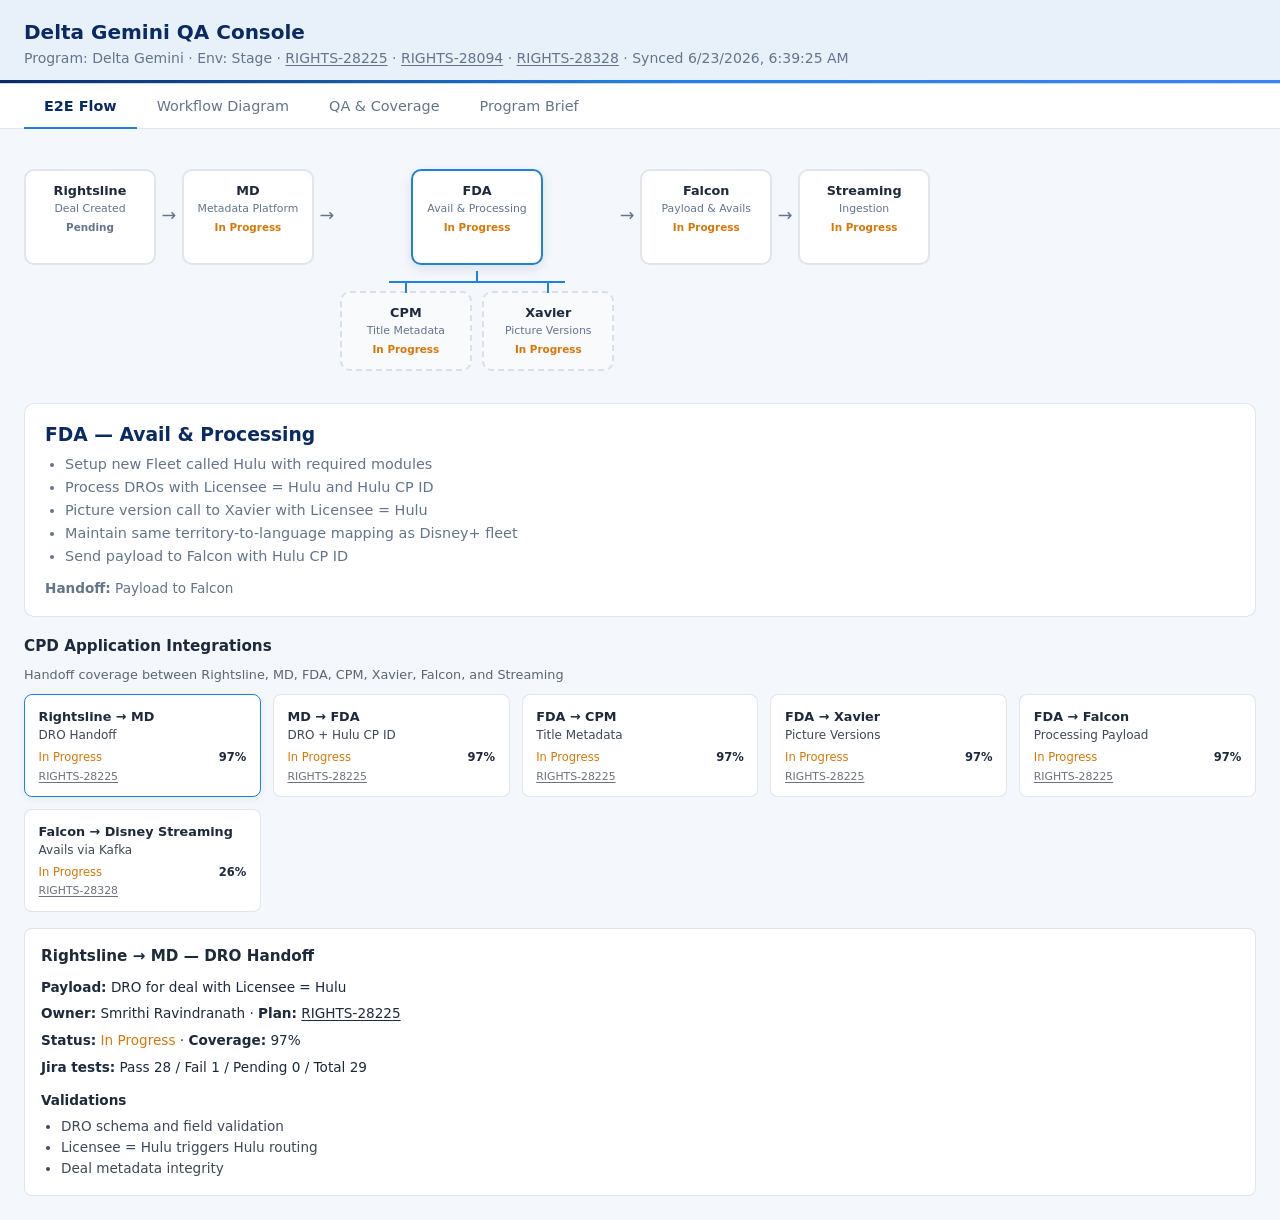
==== commit 4bae4d11: "Auto-sync Jira test plan data (2026-06-23T06:39Z)" ====
--- a/index.html
+++ b/index.html
@@ -124,13 +124,13 @@
       <div class="ops-grid" id="ops"></div>
     </section>
   </main>
-  <script src="shared/data.js?v=20260622133647"></script>
-  <script src="shared/utils.js?v=20260622133647"></script>
-  <script src="shared/jira.js?v=20260622133647"></script>
-  <script src="shared/metrics.js?v=20260622133647"></script>
-  <script src="shared/matrix-store.js?v=20260622133647"></script>
-  <script src="shared/integration.js?v=20260622133647"></script>
-  <script src="shared/workflow-diagram.js?v=20260622133647"></script>
+  <script src="shared/data.js?v=20260623063925"></script>
+  <script src="shared/utils.js?v=20260623063925"></script>
+  <script src="shared/jira.js?v=20260623063925"></script>
+  <script src="shared/metrics.js?v=20260623063925"></script>
+  <script src="shared/matrix-store.js?v=20260623063925"></script>
+  <script src="shared/integration.js?v=20260623063925"></script>
+  <script src="shared/workflow-diagram.js?v=20260623063925"></script>
   <script>
     const mainSteps = ["rightsline", "md", "fda", "falcon", "streaming"];
     const branchSteps = ["cpm", "xavier"];
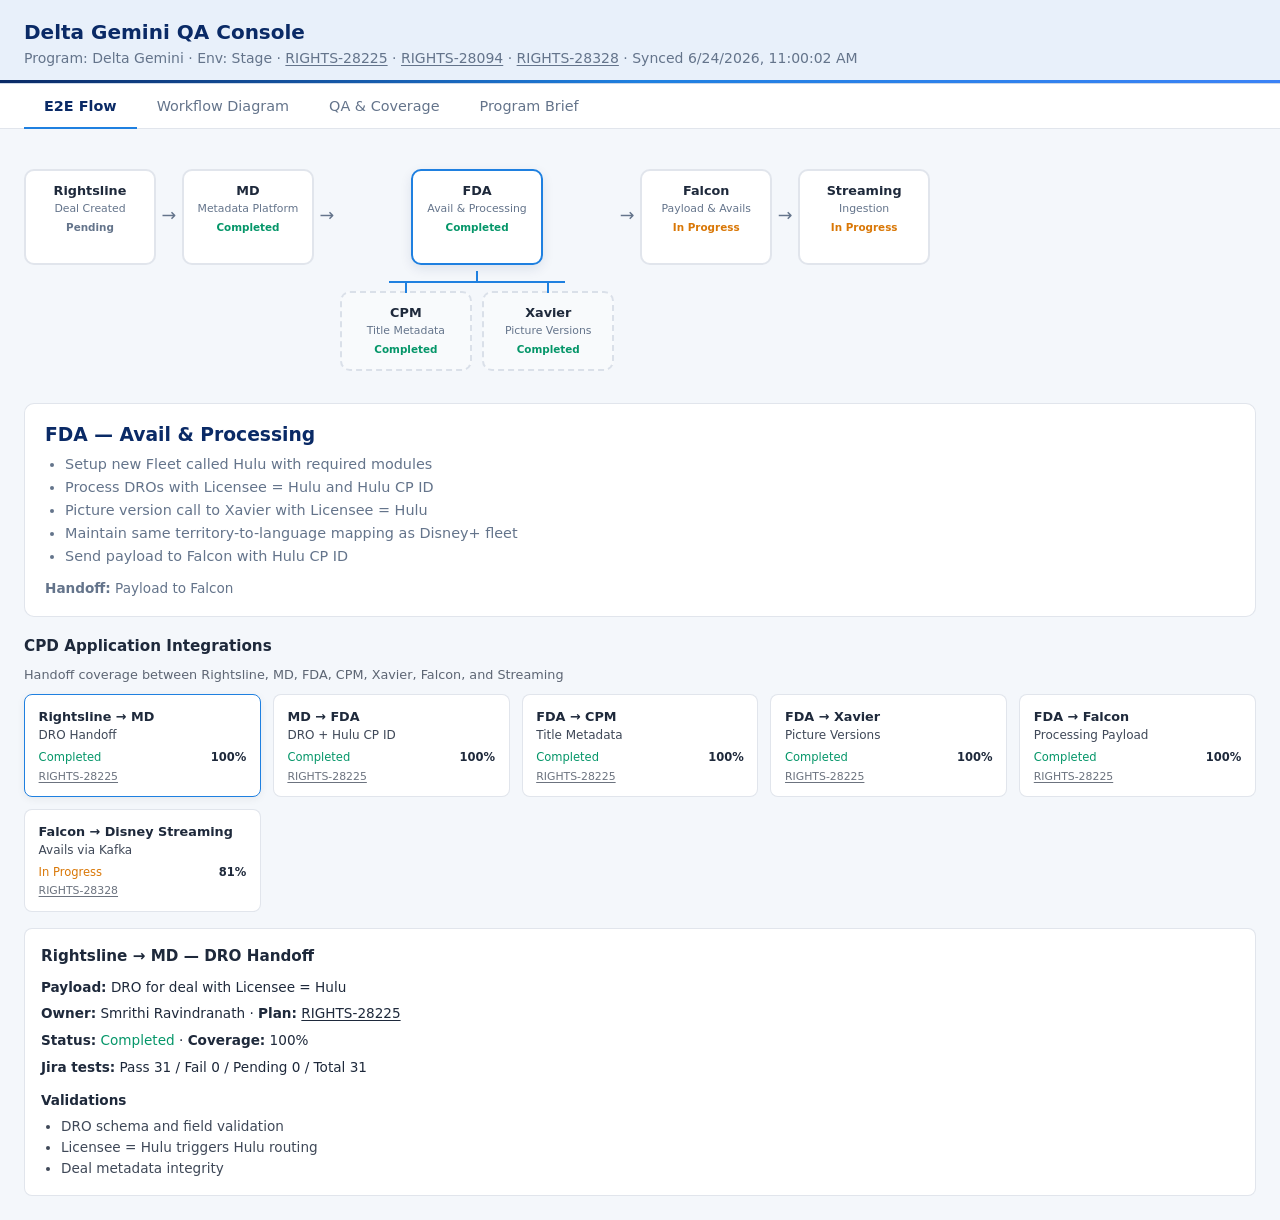
==== commit 88c47845: "Auto-sync Jira test plan data (2026-06-24T11:00Z)" ====
--- a/index.html
+++ b/index.html
@@ -124,13 +124,13 @@
       <div class="ops-grid" id="ops"></div>
     </section>
   </main>
-  <script src="shared/data.js?v=20260623063925"></script>
-  <script src="shared/utils.js?v=20260623063925"></script>
-  <script src="shared/jira.js?v=20260623063925"></script>
-  <script src="shared/metrics.js?v=20260623063925"></script>
-  <script src="shared/matrix-store.js?v=20260623063925"></script>
-  <script src="shared/integration.js?v=20260623063925"></script>
-  <script src="shared/workflow-diagram.js?v=20260623063925"></script>
+  <script src="shared/data.js?v=20260624110002"></script>
+  <script src="shared/utils.js?v=20260624110002"></script>
+  <script src="shared/jira.js?v=20260624110002"></script>
+  <script src="shared/metrics.js?v=20260624110002"></script>
+  <script src="shared/matrix-store.js?v=20260624110002"></script>
+  <script src="shared/integration.js?v=20260624110002"></script>
+  <script src="shared/workflow-diagram.js?v=20260624110002"></script>
   <script>
     const mainSteps = ["rightsline", "md", "fda", "falcon", "streaming"];
     const branchSteps = ["cpm", "xavier"];
